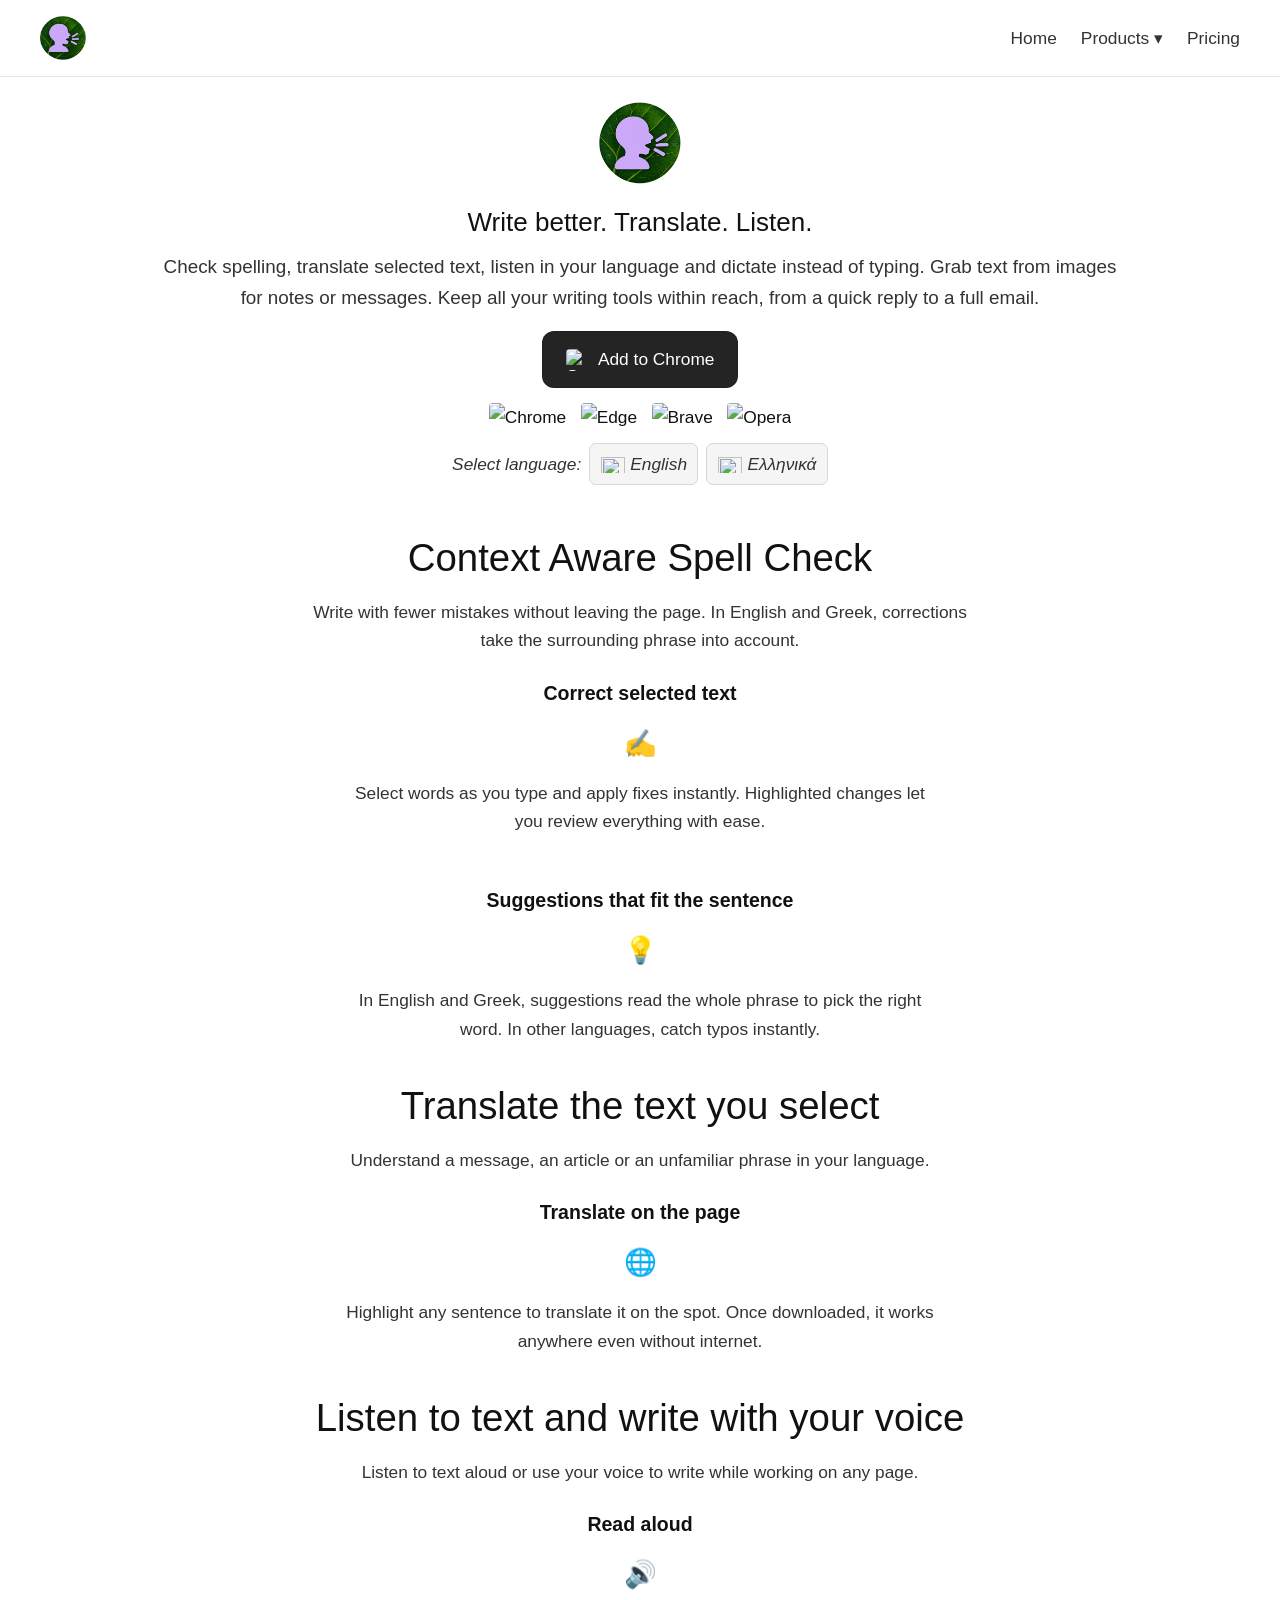
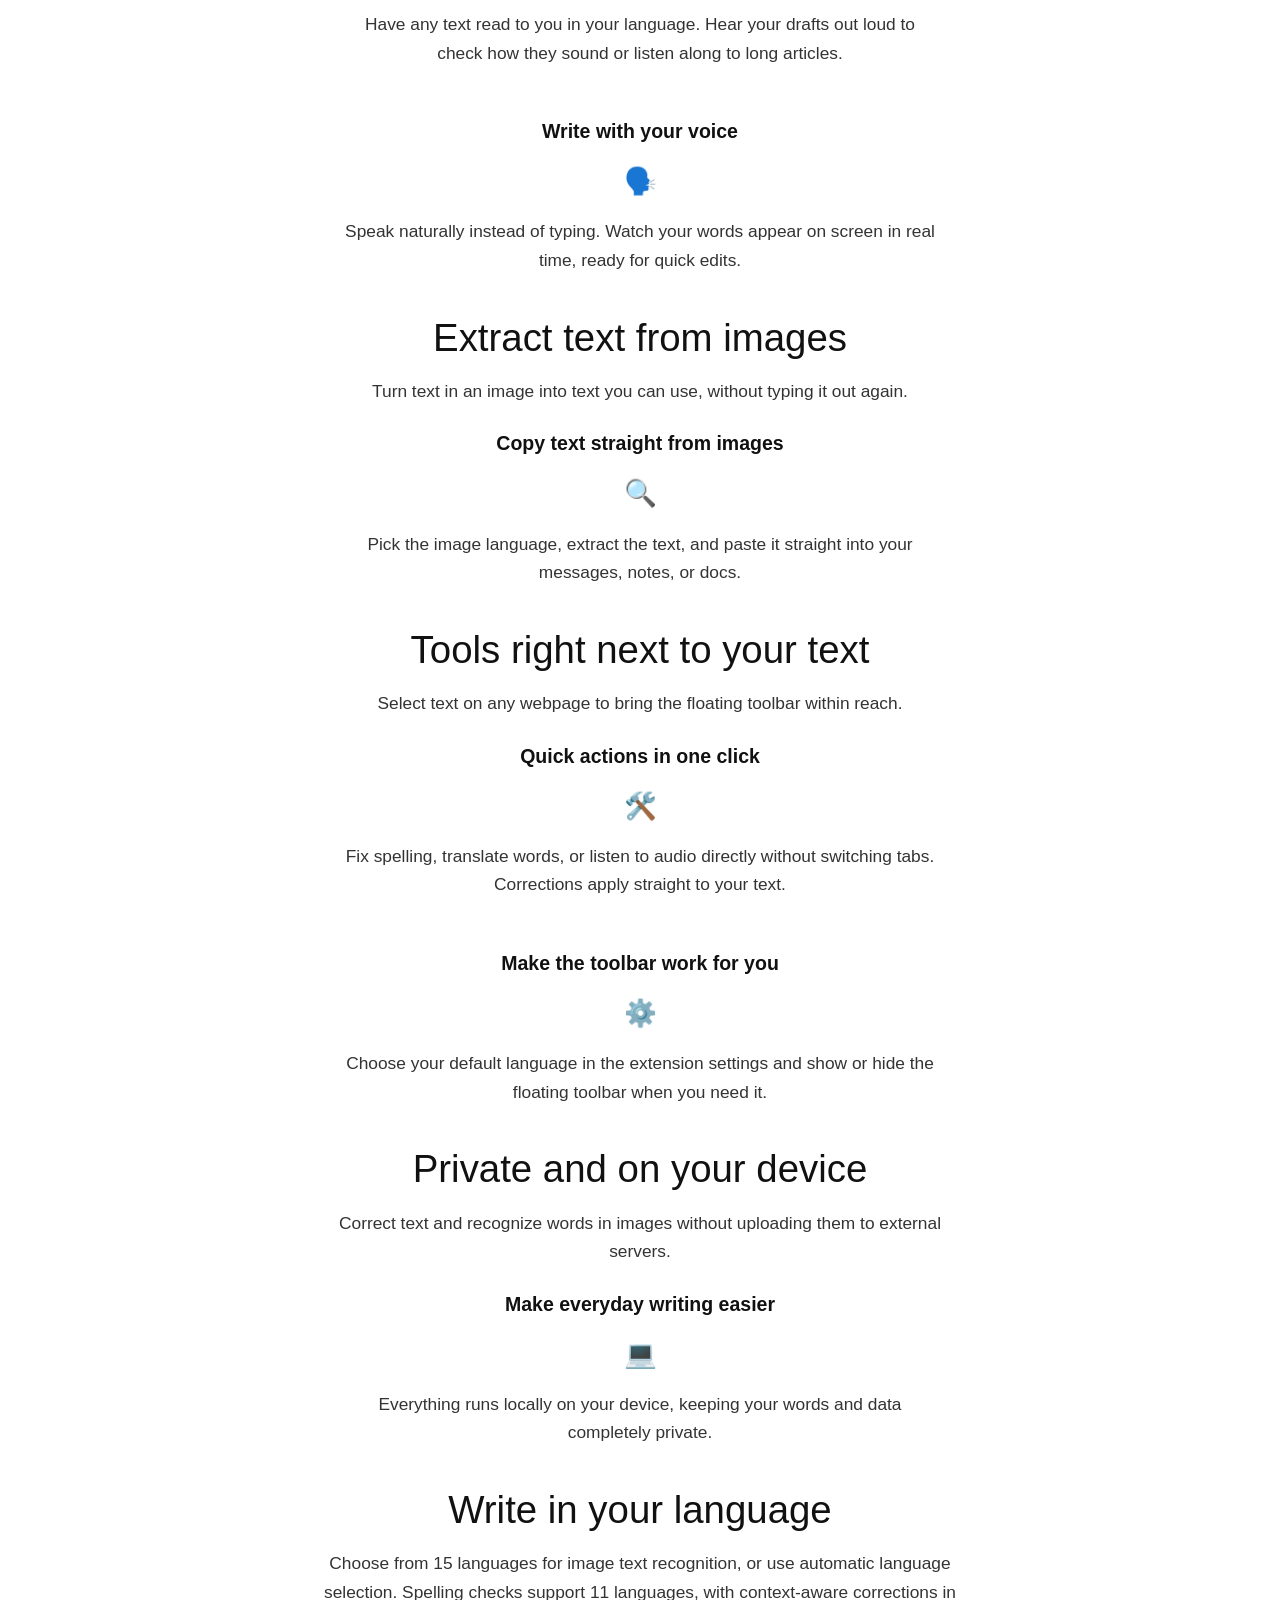
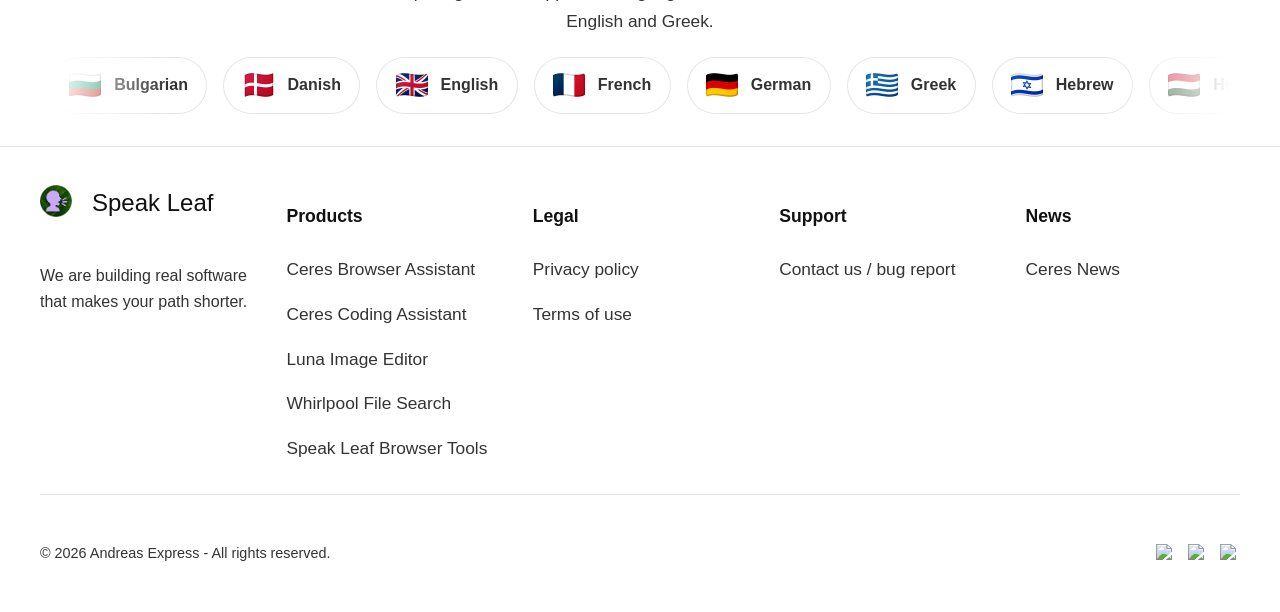
==== index.html @ 1c373c96 "Update product links and rename Speak Leaf features for consistency" ====
<!DOCTYPE html>
<html lang="en">
<head>
<meta charset="UTF-8">
<meta name="viewport" content="width=device-width, initial-scale=1">
<title>Offline Grammar Checker &amp; Translation / Speak Leaf</title>
<meta name="description" content="Improve your writing, understand other languages and turn speech or images into text.">
<link rel="icon" href="favicon-7.png" type="image/png">
<link rel="apple-touch-icon" href="favicon-7.png">
<link rel="canonical" href="https://libandreas.github.io/speak-leaf/index.html">
<link rel="alternate" hreflang="en" href="https://libandreas.github.io/speak-leaf/index.html">
<link rel="alternate" hreflang="el" href="https://libandreas.github.io/speak-leaf/index-el.html">
<link rel="stylesheet" href="web/styles.css">
<link rel="stylesheet" href="web/page.css">
<script src="web/header.js" defer></script>
<script src="web/page.js" defer></script>
<meta property="og:image" content="https://libandreas.github.io/speak-leaf/social-preview.jpg">
</head>
<body class="product-theme-page spell-page">
<nav class="top-nav">
	<div class="nav-content">
		<div class="nav-left">
			<a href="https://ceres-assistant.com/" class="nav-logo">
				<img src="favicon-7.png" alt="Speak Leaf" title="Speak Leaf" class="hero-logo-small">
			</a>
		</div>

		<div class="nav-right">
			<a href="https://ceres-assistant.com/" class="nav-link">Home</a>
			<a href="#products" class="nav-link dropdown-trigger" aria-haspopup="true" aria-expanded="false">Products &#9662;</a>
			<div class="dropdown-menu">
<a href="https://ceres-assistant.com/ceres-browser/"><strong>Ceres Browser Assistant</strong></a>
<a href="https://ceres-assistant.com/ceres-ide/"><strong>Ceres Coding Assistant</strong></a>
<a href="https://libandreas.github.io/luna-crop/"><strong>Luna Image Editor</strong></a>
<a href="https://libandreas.github.io/whirlpool/"><strong>Whirlpool File Search</strong></a>
<a href="./"><strong>Speak Leaf Browser Tools</strong></a>
</div>
			<a target="_blank" rel="noopener noreferrer" href="https://andreaspa.gumroad.com/l/speak-leaf" class="nav-link">Pricing</a>



		</div>
	</div>
</nav>
<main class="product-page">
<div class="product-shell">
<section class="product-intro-simple">
<div class="product-intro-simple-logo"><img src="favicon-7.png" alt="Speak Leaf"></div>
<h1 class="product-intro-simple-title">Write better. Translate. Listen.</h1>
<p class="product-intro-simple-description">Check spelling, translate selected text, listen in your language and dictate instead of typing. Grab text from images for notes or messages. Keep all your writing tools within reach, from a quick reply to a full email.</p>
<div class="product-intro-simple-actions"><div class="product-install-options"><div class="product-install-option">
<button type="button" class="pricing-cta" disabled><img src="https://www.google.com/chrome/static/images/chrome-logo-m100.svg" alt="Google Chrome"> Add to Chrome</button>
<span class="download-with-icons product-intro-simple-platforms"><span class="download-icons"><span title="Chrome"><img src="https://www.google.com/chrome/static/images/chrome-logo-m100.svg" alt="Chrome" width="26" height="26"></span><span title="Edge"><img src="https://img.icons8.com/color/48/ms-edge-new.png" alt="Edge" width="26" height="26"></span><span title="Brave"><img src="https://cdn.simpleicons.org/brave/FB542B" alt="Brave" width="26" height="26"></span><span title="Opera"><img src="https://cdn.simpleicons.org/opera/FF1B2D" alt="Opera" width="26" height="26"></span></span></span>
</div></div></div>
<p class="spell-language">Select language: <a href="index.html" lang="en" hreflang="en" aria-current="page"><img src="https://flagcdn.com/24x18/gb.png" alt="" width="24" height="18"> English</a> <a href="index-el.html" lang="el" hreflang="el"><img src="https://flagcdn.com/24x18/gr.png" alt="" width="24" height="18"> Ελληνικά</a></p>
</section>
<section class="product-section product-audience-section" aria-labelledby="feature-1">
<div class="product-audience-intro">
<h2 class="product-section-title" id="feature-1">Context Aware Spell Check</h2>
<p>Write with fewer mistakes without leaving the page. In English and Greek, corrections take the surrounding phrase into account.</p>
</div>
<div class="product-audience-grid product-audience-grid-single">
<article class="product-audience-item">
<h3>Correct selected text</h3>
<div class="product-audience-icon" aria-hidden="true">✍️</div>
<p>Select words as you type and apply fixes instantly. Highlighted changes let you review everything with ease.</p>
</article>
<article class="product-audience-item">
<h3>Suggestions that fit the sentence</h3>
<div class="product-audience-icon" aria-hidden="true">💡</div>
<p>In English and Greek, suggestions read the whole phrase to pick the right word. In other languages, catch typos instantly.</p>
</article>
</div>
</section>
<section class="product-section product-audience-section" aria-labelledby="feature-2">
<div class="product-audience-intro">
<h2 class="product-section-title" id="feature-2">Translate the text you select</h2>
<p>Understand a message, an article or an unfamiliar phrase in your language.</p>
</div>
<div class="product-audience-grid product-audience-grid-single">
<article class="product-audience-item">
<h3>Translate on the page</h3>
<div class="product-audience-icon" aria-hidden="true">🌐</div>
<p>Highlight any sentence to translate it on the spot. Once downloaded, it works anywhere even without internet.</p>
</article>
</div>
</section>
<section class="product-section product-audience-section" aria-labelledby="feature-3">
<div class="product-audience-intro">
<h2 class="product-section-title" id="feature-3">Listen to text and write with your voice</h2>
<p>Listen to text aloud or use your voice to write while working on any page.</p>
</div>
<div class="product-audience-grid product-audience-grid-single">
<article class="product-audience-item">
<h3>Read aloud</h3>
<div class="product-audience-icon" aria-hidden="true">🔊</div>
<p>Have any text read to you in your language. Hear your drafts out loud to check how they sound or listen along to long articles.</p>
</article>
<article class="product-audience-item">
<h3>Write with your voice</h3>
<div class="product-audience-icon" aria-hidden="true">🗣️</div>
<p>Speak naturally instead of typing. Watch your words appear on screen in real time, ready for quick edits.</p>
</article>
</div>
</section>
<section class="product-section product-audience-section" aria-labelledby="feature-4">
<div class="product-audience-intro">
<h2 class="product-section-title" id="feature-4">Extract text from images</h2>
<p>Turn text in an image into text you can use, without typing it out again.</p>
</div>
<div class="product-audience-grid product-audience-grid-single">
<article class="product-audience-item">
<h3>Copy text straight from images</h3>
<div class="product-audience-icon" aria-hidden="true">🔍</div>
<p>Pick the image language, extract the text, and paste it straight into your messages, notes, or docs.</p>
</article>
</div>
</section>
<section class="product-section product-audience-section" aria-labelledby="feature-5">
<div class="product-audience-intro">
<h2 class="product-section-title" id="feature-5">Tools right next to your text</h2>
<p>Select text on any webpage to bring the floating toolbar within reach.</p>
</div>
<div class="product-audience-grid product-audience-grid-single">
<article class="product-audience-item">
<h3>Quick actions in one click</h3>
<div class="product-audience-icon" aria-hidden="true">🛠️</div>
<p>Fix spelling, translate words, or listen to audio directly without switching tabs. Corrections apply straight to your text.</p>
</article>
<article class="product-audience-item">
<h3>Make the toolbar work for you</h3>
<div class="product-audience-icon" aria-hidden="true">⚙️</div>
<p>Choose your default language in the extension settings and show or hide the floating toolbar when you need it.</p>
</article>
</div>
</section>
<section class="product-section product-audience-section" aria-labelledby="feature-6">
<div class="product-audience-intro">
<h2 class="product-section-title" id="feature-6">Private and on your device</h2>
<p>Correct text and recognize words in images without uploading them to external servers.</p>
</div>
<div class="product-audience-grid product-audience-grid-single">
<article class="product-audience-item">
<h3>Make everyday writing easier</h3>
<div class="product-audience-icon" aria-hidden="true">💻</div>
<p>Everything runs locally on your device, keeping your words and data completely private.</p>
</article>
</div>
</section>
<section class="product-section product-audience-section leafpad-languages" aria-labelledby="supported-languages">
<div class="product-audience-intro">
<h2 class="product-section-title" id="supported-languages">Write in your language</h2>
<p>Choose from 15 languages for image text recognition, or use automatic language selection. Spelling checks support 11 languages, with context-aware corrections in English and Greek.</p>
</div>
<div class="home-models-marquee" id="language-slider" tabindex="0" role="region" aria-label="Text recognition languages">
<div class="home-models-track">
<div class="language-group"><div class="home-model-pill"><img src="web/flags/bg.png" alt="" width="32" height="24"><span>Bulgarian</span></div>
<div class="home-model-pill"><img src="web/flags/dk.png" alt="" width="32" height="24"><span>Danish</span></div>
<div class="home-model-pill"><img src="web/flags/gb.png" alt="" width="32" height="24"><span>English</span></div>
<div class="home-model-pill"><img src="web/flags/fr.png" alt="" width="32" height="24"><span>French</span></div>
<div class="home-model-pill"><img src="web/flags/de.png" alt="" width="32" height="24"><span>German</span></div>
<div class="home-model-pill"><img src="web/flags/gr.png" alt="" width="32" height="24"><span>Greek</span></div>
<div class="home-model-pill"><img src="web/flags/il.png" alt="" width="32" height="24"><span>Hebrew</span></div>
<div class="home-model-pill"><img src="web/flags/hu.png" alt="" width="32" height="24"><span>Hungarian</span></div>
<div class="home-model-pill"><img src="web/flags/id.png" alt="" width="32" height="24"><span>Indonesian</span></div>
<div class="home-model-pill"><img src="web/flags/jp.png" alt="" width="32" height="24"><span>Japanese</span></div>
<div class="home-model-pill"><img src="web/flags/br.png" alt="" width="32" height="24"><span>Portuguese (Brazil)</span></div>
<div class="home-model-pill"><img src="web/flags/ro.png" alt="" width="32" height="24"><span>Romanian</span></div>
<div class="home-model-pill"><img src="web/flags/cn.png" alt="" width="32" height="24"><span>Simplified Chinese</span></div>
<div class="home-model-pill"><img src="web/flags/es.png" alt="" width="32" height="24"><span>Spanish (Spain)</span></div>
<div class="home-model-pill"><img src="web/flags/tr.png" alt="" width="32" height="24"><span>Turkish</span></div></div>
<div class="language-group" aria-hidden="true"><div class="home-model-pill"><img src="web/flags/bg.png" alt="" width="32" height="24"><span>Bulgarian</span></div>
<div class="home-model-pill"><img src="web/flags/dk.png" alt="" width="32" height="24"><span>Danish</span></div>
<div class="home-model-pill"><img src="web/flags/gb.png" alt="" width="32" height="24"><span>English</span></div>
<div class="home-model-pill"><img src="web/flags/fr.png" alt="" width="32" height="24"><span>French</span></div>
<div class="home-model-pill"><img src="web/flags/de.png" alt="" width="32" height="24"><span>German</span></div>
<div class="home-model-pill"><img src="web/flags/gr.png" alt="" width="32" height="24"><span>Greek</span></div>
<div class="home-model-pill"><img src="web/flags/il.png" alt="" width="32" height="24"><span>Hebrew</span></div>
<div class="home-model-pill"><img src="web/flags/hu.png" alt="" width="32" height="24"><span>Hungarian</span></div>
<div class="home-model-pill"><img src="web/flags/id.png" alt="" width="32" height="24"><span>Indonesian</span></div>
<div class="home-model-pill"><img src="web/flags/jp.png" alt="" width="32" height="24"><span>Japanese</span></div>
<div class="home-model-pill"><img src="web/flags/br.png" alt="" width="32" height="24"><span>Portuguese (Brazil)</span></div>
<div class="home-model-pill"><img src="web/flags/ro.png" alt="" width="32" height="24"><span>Romanian</span></div>
<div class="home-model-pill"><img src="web/flags/cn.png" alt="" width="32" height="24"><span>Simplified Chinese</span></div>
<div class="home-model-pill"><img src="web/flags/es.png" alt="" width="32" height="24"><span>Spanish (Spain)</span></div>
<div class="home-model-pill"><img src="web/flags/tr.png" alt="" width="32" height="24"><span>Turkish</span></div></div>
</div>
</div>
</section>
</div>
</main>
<footer>

    <div class="footer-content">
        <div class="footer-section">
            <div class="footer-logo">
                <span class="star-emoji"><img style="width:32px;top:6px;position:relative;" src="favicon-7.png" alt="Speak Leaf"></span>&nbsp;&nbsp;&nbsp;Speak Leaf            </div>
            <p class="footer-tagline">We are building real software that makes your path shorter.</p>
        </div>

        <div class="footer-section">
            <h4>Products</h4>
<a href="https://ceres-assistant.com/ceres-browser/">Ceres Browser Assistant</a>
<a href="https://ceres-assistant.com/ceres-ide/">Ceres Coding Assistant</a>
<a href="https://libandreas.github.io/luna-crop/">Luna Image Editor</a>
<a href="https://libandreas.github.io/whirlpool/">Whirlpool File Search</a>
<a href="./">Speak Leaf Browser Tools</a>
</div>

        <div class="footer-section">
            <h4>Legal</h4>
            <a href="web/privacy-policy.html">Privacy policy</a>
            <a target="_blank" href="LICENSE.html">Terms of use</a>
        </div>

        <div class="footer-section">
            <h4>Support</h4>

            <a href="https://ceres-assistant.com/web/contact.php">Contact us / bug report</a>
        </div>

        <div class="footer-section">
            <h4>News</h4>
            <a href="https://ceres-assistant.com/posts/">Ceres News</a>
        </div>
    </div>
    <div class="footer-bottom">
        <p>&copy; 2026 Andreas Express - All rights reserved.</p>
        <div class="social-links" style="display:flex;align-items:center;gap:0.75rem;">
            <span title="YouTube"><img src="https://www.google.com/s2/favicons?domain=youtube.com&sz=64" alt="YouTube" style="width:20px;height:20px;display:block;"></span>
            <a href="https://www.linkedin.com/in/andreas-voukelatos-678758120/" target="_blank" rel="noopener noreferrer" title="LinkedIn"><img src="https://www.google.com/s2/favicons?domain=linkedin.com&sz=64" alt="LinkedIn" style="width:20px;height:20px;display:block;"></a>
            <a href="https://github.com/libandreas" target="_blank" rel="noopener noreferrer" title="GitHub"><img src="https://www.google.com/s2/favicons?domain=github.com&sz=64" alt="GitHub" style="width:20px;height:20px;display:block;"></a>
        </div>
    </div>
</footer>
</body>
</html>
---- web/styles.css ----
html{scrollbar-width: thin; scrollbar-color: rgba(100, 100, 100, 0.6) transparent;}
:root{--primary-gradient: linear-gradient(135deg, rgba(0, 0, 0, 0.86) 0%, rgba(0, 0, 0, 0.94) 100%); --secondary-gradient: linear-gradient(135deg, rgba(0, 0, 0, 0.06) 0%, rgba(0, 0, 0, 0.1) 100%); --background-dark: #ffffff; --card-bg: #ffffff; --card-text: #111111; --text-primary: #111111; --text-secondary: #333333; --text-muted: #666666; --border-soft: rgba(0, 0, 0, 0.1); --button-bg: rgba(0, 0, 0, 0.86); --button-bg-hover: rgba(0, 0, 0, 0.94); --button-text: #ffffff; --accent: #123c7c; --accent-hover: #0b56b3; --accent-soft: rgba(18, 60, 124, 0.08); --accent-border: rgba(18, 60, 124, 0.22); --glow-color: rgba(18, 60, 124, 0.16);}
body{font-family: "Noto Sans", Arial, sans-serif; font-size: 13pt; line-height: 1.65; margin: 0px; overflow-x: hidden; color: var(--text-primary); min-height: 100vh; background-attachment: fixed; background-repeat: no-repeat; display: flex; flex-direction: column; background-size: auto;}
.top-nav{background: rgba(255, 255, 255, 0.92); position: fixed; width: 100%; z-index: 1000; border-bottom: 1px solid var(--border-soft);}
.nav-content{max-width: 1200px; margin: 0px auto; padding: 1rem; display: flex; justify-content: space-between; align-items: center;}
.nav-logo{font-size: 2rem; font-weight: normal; color: var(--text-primary); display: flex; align-items: center; gap: 0.5rem; border-radius: 100%; text-decoration: none !important;}
.nav-logo:hover{color: var(--accent);}
.nav-right{display: flex; gap: 1.5rem; align-items: center;}
.nav-link{font-weight: normal; color: var(--text-secondary); text-decoration: none; transition: 0.3s;}
.nav-link:hover{color: var(--accent);}
.dropdown-trigger{display: flex; align-items: center; gap: 0.5rem; cursor: pointer;}
.dropdown-trigger i{font-size: 0.8rem; transition: transform 0.3s;}
.dropdown-menu{position: absolute; top: 100%; border: 1px solid var(--border-soft); border-radius: 10px; padding: 0.5rem; min-width: 200px; opacity: 0; visibility: hidden; transform: translateY(-10px); transition: 0.3s; z-index: 1000; background: rgb(255, 255, 255); margin-top: 0.5rem;}
@media (hover: hover) {.dropdown-trigger:hover + .dropdown-menu, .dropdown-menu:hover{opacity: 1; visibility: visible; transform: translateY(0px);}
.dropdown-trigger:hover i{transform: rotate(180deg);}}
.dropdown-trigger.active + .dropdown-menu{opacity: 1 !important; visibility: visible !important; transform: translateY(0px) !important;}
.dropdown-trigger.active i{transform: rotate(180deg) !important;}
.dropdown-menu a{display: flex; gap: 0.5rem; padding: 0.75rem 1rem; transition: 0.3s; border-radius: 5px; font-weight: 700; line-height: 1.35; text-decoration: none !important;}
.dropdown-menu a{align-items: center; color: var(--text-secondary);}
.dropdown-menu a:hover{background: var(--accent-soft); color: var(--accent);}
main{flex: 1 1 0%; padding-top: 3rem;}
.hero-logo-small{display: inline-block; width: 46px; height: 44px;}
.home-closing-section{padding-top: 0px !important;}
.home-closing-section{padding-top: 1.1rem; padding-bottom: 1.1rem;}
.home-closing-panel{padding: 1.2rem 0px; text-align: center;}
.home-closing-panel h2{margin: 0px 0px 0.9rem; font-size: 3.25rem; font-weight: 400; line-height: 1.16;}
.home-closing-panel p{max-width: 900px; margin: 0px auto; font-size: 1.18rem; color: rgb(51, 51, 51); line-height: 1.65;}
.home-closing-actions{margin-top: 1.5rem; display: flex; justify-content: center; gap: 1rem; flex-wrap: wrap;}
@keyframes home-models-scroll {0% { transform: translateX(0px); }
100% { transform: translateX(-50%); }}
footer{background: rgb(255, 255, 255); border-top: 1px solid var(--border-soft); padding: 2rem; margin-top: 2rem;}
.footer-content{max-width: 1200px; margin: 0px auto; display: grid; grid-template-columns: repeat(auto-fit, minmax(200px, 1fr)); gap: 2rem;}
.footer-section{display: flex; flex-direction: column; gap: 1rem;}
.footer-section h4{color: var(--text-primary); font-size: 1.1rem; margin-bottom: 0.5rem;}
.footer-section a{color: var(--text-secondary); text-decoration: none; transition: 0.3s; font-size: 13pt;}
.footer-section a:hover{color: var(--accent); transform: translateX(5px);}
.footer-logo{font-size: 1.5rem; font-weight: normal; color: var(--text-primary); margin-bottom: 0.5rem;}
.footer-tagline{color: var(--text-secondary); font-size: 1rem;}
.footer-bottom{max-width: 1200px; margin: 2rem auto 0px; padding-top: 2rem; border-top: 1px solid var(--border-soft); display: flex; justify-content: space-between; align-items: center; color: var(--text-secondary); font-size: 0.9rem;}
.social-links{display: flex; gap: 1rem;}
.social-links a{color: var(--text-secondary); font-size: 1.2rem; transition: 0.3s;}
.social-links a:hover{color: var(--text-primary); transform: translateY(-2px);}
.pricing{padding: 1rem 1rem 0px; max-width: 1300px; margin: 0px auto;}
.pricing h1, .pricing h2{text-align: center; margin-bottom: 1rem; background-clip: text; color: transparent; font-weight: normal; line-height: normal;}
p{line-height: unset !important;}
.pricing h1{margin-top: 50px; font-size: 2.5rem;}
.pricing h2{font-size: 2rem;}
.pricing h3{text-align: center; font-size: 1.2rem; font-weight: normal; margin: 0.5rem 0px;}
.pricing > p{text-align: center; color: var(--text-secondary); margin-bottom: 1.5rem; font-size: 1rem;}
.pricing-cta{display: inline-flex; align-items: center; justify-content: center; gap: 0.65rem; min-width: 170px; text-align: center; padding: 1rem 1.4rem; font-size: 13pt; background: var(--button-bg); color: var(--button-text); text-decoration: none; border-radius: 12px; font-weight: normal; text-transform: none; border: 1px solid rgba(0, 0, 0, 0.14); transition: 0.3s; line-height: 1.35;}
.pricing-cta i{font-size: 1.25rem; line-height: 1;}
.pricing-cta img{width: 22px; height: 22px; object-fit: contain; border-radius: 4px; flex-shrink: 0;}
.download-with-icons{display: inline-flex; align-items: center; justify-content: center; gap: 0.65rem;}
.download-icons{display: inline-flex; align-items: center; gap: 0.45rem;}
.download-icons img{width: 18px; height: 18px; border-radius: 4px; object-fit: contain;}
.download-icons i{font-size: 1rem;}
.pricing-cta:hover{transform: translateY(-2px); background: var(--button-bg-hover); color: var(--button-text);}
a{color: var(--accent);}
@keyframes shine {0% { left: -50%; }
100% { left: 100%; }}
@keyframes pulse {0%, 100% { opacity: 0.7; transform: scale(1); }
50% { opacity: 1; transform: scale(1.1); }}
@keyframes container-glow {0% { }
100% { }}
.product-theme-page{background: rgb(255, 255, 255); color: rgb(17, 17, 17);}
.product-theme-page p, .product-theme-page li{color: rgb(51, 51, 51);}
.product-shell{width: min(1180px, 100% - 32px); min-width: 0px; margin: 0px auto;}
.product-intro-simple{padding: 54px 0px 10px; text-align: center;}
.product-intro-simple-logo{margin-bottom: 14px;}
.product-intro-simple-logo img{width: 82px; height: 82px; object-fit: contain;}
.product-intro-simple-title{margin: 0px 0px 14px; font-weight: 400; line-height: 1.16;}
.product-intro-simple-description{max-width: 980px; margin: 0px auto; font-size: 1.18rem; font-weight: 400; line-height: 1.62;}
.product-intro-simple-actions{display: grid; justify-items: center; gap: 0.9rem; margin-top: 18px;}
.product-install-options{display: flex; align-items: flex-start; justify-content: center; gap: 1rem;}
.product-install-option{display: grid; justify-items: center; gap: 0.9rem;}
.product-install-note{color: var(--text-muted); font-size: 0.78rem; line-height: 1.35; text-align: center;}
.product-intro-simple-platforms{padding: 0px; border: 0px; background: transparent;}
.product-intro-simple-platforms .download-icons{display: flex; align-items: center; justify-content: center; gap: 0.9rem;}
.product-intro-simple-platforms .download-icons img{width: 26px; height: 26px;}
.product-intro-simple-platforms .download-icons i{font-size: 1.45rem;}
.home-closing-panel .product-intro-simple-platforms{display: block; margin-top: 10px;}
.product-shot{text-align: center;}
.product-shot img{width: auto; max-width: min(100%, 700px); height: auto; max-height: calc(100dvh - 128px); border-radius: 18px;}
.product-section{margin-top: 40px;}
.product-section-title{margin: 0px 0px 12px; font-size: clamp(1.85rem, 3vw, 2.8rem); font-weight: 400; line-height: 1.18; text-align: center; text-wrap: balance;}
.product-capability-shell{display: grid; grid-template-columns: 1fr; gap: 18px; margin-top: -20px; padding-top: 40px; border-top: 1px dashed silver;}
.product-capability-intro{padding: 8px 6px 0px; text-align: center;}
.product-capability-intro p{max-width: 72ch; margin: 0px auto; font-size: 13pt; line-height: 1.62;}
.product-capability-grid{display: grid; grid-template-columns: repeat(auto-fit, minmax(220px, 1fr)); gap: 18px;}
.product-capability-card{padding: 22px 22px 20px; border: 1px solid var(--border-soft); border-radius: 24px; background: rgb(255, 255, 255); text-align: center;}
.product-capability-card h3{margin: 0px 0px 10px; font-size: 1.12rem; font-weight: 400;}
.product-capability-card p{font-size: 0.98rem; line-height: 1.58;}
.product-audience-section{min-width: 0px; padding-top: 0px; text-align: center;}
.product-audience-intro{min-width: 0px; margin-bottom: 1.35rem;}
.product-audience-intro p{max-width: 68ch; margin-right: auto; margin-left: auto; overflow-wrap: anywhere;}
.product-audience-grid{display: grid; grid-template-columns: repeat(2, minmax(0px, 1fr)); gap: clamp(1.4rem, 4vw, 3rem);}
.product-audience-grid.product-audience-grid-single{grid-template-columns: 1fr; max-width: 600px; margin: 0px auto;}
.product-audience-item h3{margin: 0px; font-size: 1.22rem; font-weight: 700;}
.product-audience-icon{display: flex; align-items: center; justify-content: center; margin: 0.8rem 0px 0.85rem; color: var(--accent); font-size: 1.65rem;}
.product-audience-item p{margin: 0px; font-size: 13pt; line-height: 1.62; overflow-wrap: anywhere;}
@media (max-width: 768px) {.footer-content{grid-template-columns: 1fr;}
.footer-bottom{flex-direction: column; text-align: center; gap: 1rem;}
.top-nav{display: block; position: relative; margin-top: 22px;}
main{padding-top: 0px;}
.nav-content{flex-direction: column; gap: 1rem; padding: 0.35rem 1rem 1rem;}
.nav-right{flex-wrap: wrap; justify-content: center;}
.product-intro-simple-platforms{display: flex; width: 100%; min-width: 0px; justify-content: center;}
.product-intro-simple-platforms .download-icons{width: 100%; min-width: 0px; flex-wrap: wrap; justify-content: center;}
.pricing{padding: 2rem 1rem;}
.pricing h2{font-size: 2rem;}
h3{font-size: 1.4rem; overflow-wrap: break-word;}
.product-page .product-capability-card{padding: 26px;}
.product-page .product-audience-grid{grid-template-columns: 1fr; gap: 1.15rem;}
.product-page .product-shell{width: min(100% - 18px, 1180px);}
.product-page .product-intro-simple{padding: 18px 0px 6px;}
.product-page .product-intro-simple-logo img{width: 72px; height: 72px;}
.product-page .product-intro-simple-title{margin-bottom: 10px; font-size: 1.95rem;}
.product-page .product-intro-simple-description{max-width: 34rem; font-size: 1.05rem;}
.product-page .product-intro-simple-actions{margin-top: 14px;}
.product-page .product-install-options{flex-direction: column; align-items: center; gap: 1.5rem;}
.product-page .product-audience-intro{width: 100%;}}
@keyframes bounce {0%, 20%, 50%, 80%, 100% { transform: translateY(0px); }
40% { transform: translateY(-12px); }
60% { transform: translateY(-6px); }}
---- web/page.css ----
.spell-page{min-height:100vh;display:flex;flex-direction:column}.spell-page .product-page{flex:1}.spell-language{margin:0.75rem 0 0;color:#777777;font-style:italic;display:flex;align-items:center;justify-content:center;gap:0.5rem;flex-wrap:wrap}.spell-language a{display:inline-flex;align-items:center;gap:0.35rem;padding:0.35rem 0.65rem;color:inherit;text-decoration:none;background:#f5f5f5;border:1px solid #d7d7d7;border-radius:7px}

/* Language marquee adapted from Whirlpool. */
.leafpad-languages .home-models-marquee{position: relative; overflow: hidden; mask-image: linear-gradient(to right, transparent, black 10%, black 90%, transparent);}
.leafpad-languages .home-models-track{display: flex; align-items: center; gap: 1rem; width: max-content; animation: 34s linear 0s infinite normal none running home-models-scroll;}
.leafpad-languages .home-model-pill{display: inline-flex; align-items: center; gap: 0.8rem; padding: 0.9rem 1.15rem; border-radius: 999px; background: rgb(255, 255, 255); border: 1px solid var(--border-soft); white-space: nowrap;}
.leafpad-languages .home-model-pill img{width: 28px; height: 28px; border-radius: 50%; flex: 0 0 auto;}
.leafpad-languages .home-model-pill span{font-size: 1rem; font-weight: 700; color: rgb(51, 51, 51);}
@keyframes home-models-scroll {0% { transform: translateX(0px); }
100% { transform: translateX(-50%); }}

.leafpad-languages .home-models-track{gap:0;animation-duration:40s}
.leafpad-languages .language-group{display:flex;align-items:center;gap:1rem;padding-right:1rem;flex-shrink:0}
.leafpad-languages .home-model-pill img{width:32px;height:24px;object-fit:contain;border-radius:3px}
.leafpad-languages .home-models-marquee:focus-visible{outline:2px solid var(--accent);outline-offset:3px}
@media(prefers-reduced-motion:reduce){.leafpad-languages .home-models-marquee{overflow-x:auto;mask-image:none}.leafpad-languages .home-models-track{animation:none}.leafpad-languages .language-group[aria-hidden]{display:none}}

/* Installation layout shared with Luna. */
.product-install-options{display: flex; align-items: flex-start; justify-content: center; gap: 1rem;}
.product-install-option{display: grid; justify-items: center; gap: 0.9rem;}
.product-intro-simple-platforms{padding: 0px; border: 0px; background: transparent;}
.product-intro-simple-platforms .download-icons{display: flex; align-items: center; justify-content: center; gap: 0.9rem;}
.product-intro-simple-platforms .download-icons img{width: 26px; height: 26px;}
.product-intro-simple-platforms .download-icons i{font-size: 1.45rem;}
.product-intro-simple-platforms{display: flex; width: 100%; min-width: 0px; justify-content: center;}
.product-intro-simple-platforms .download-icons{width: 100%; min-width: 0px; flex-wrap: wrap; justify-content: center;}
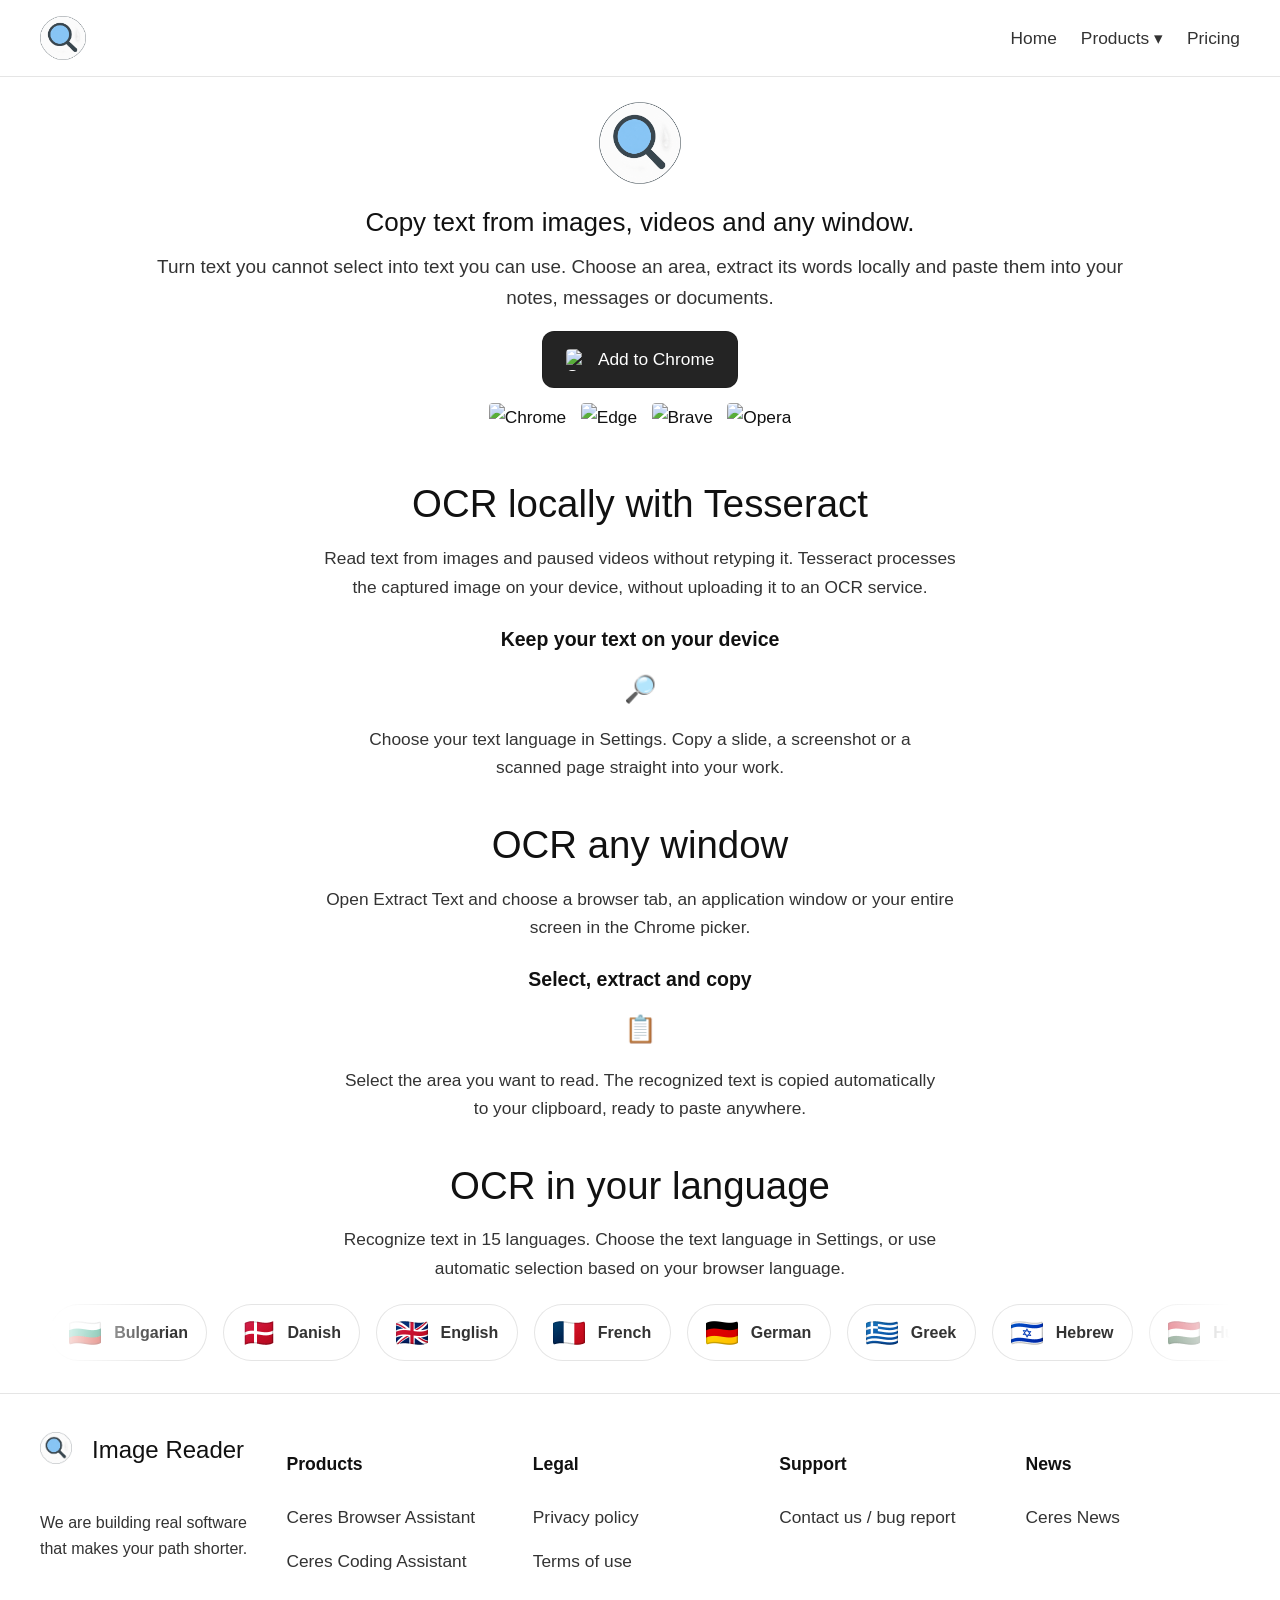
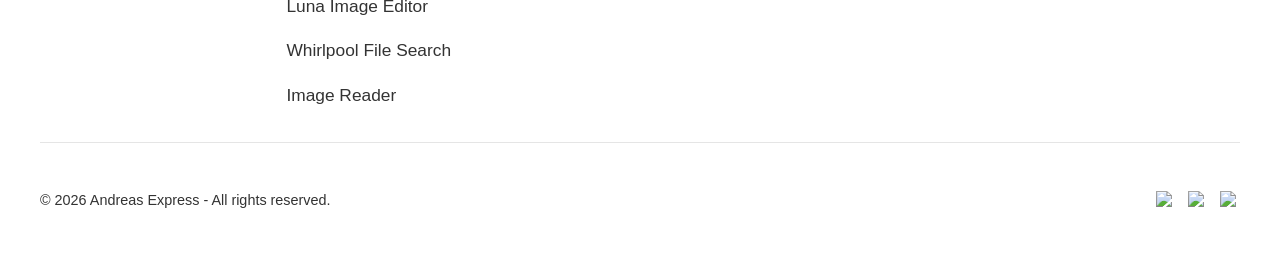
==== commit e695d1dd: "Rebrand Image Reader site around local OCR and update privacy policy" ====
--- a/index.html
+++ b/index.html
@@ -3,25 +3,23 @@
 <head>
 <meta charset="UTF-8">
 <meta name="viewport" content="width=device-width, initial-scale=1">
-<title>Offline Grammar Checker &amp; Translation / Speak Leaf</title>
-<meta name="description" content="Improve your writing, understand other languages and turn speech or images into text.">
+<title>Image &amp; Video Reader / Local OCR</title>
+<meta name="description" content="Copy text from images, videos, and desktop windows with local OCR powered by Tesseract.">
 <link rel="icon" href="favicon-7.png" type="image/png">
 <link rel="apple-touch-icon" href="favicon-7.png">
-<link rel="canonical" href="https://libandreas.github.io/speak-leaf/index.html">
-<link rel="alternate" hreflang="en" href="https://libandreas.github.io/speak-leaf/index.html">
-<link rel="alternate" hreflang="el" href="https://libandreas.github.io/speak-leaf/index-el.html">
+<link rel="canonical" href="https://libandreas.github.io/image-reader-ocr/index.html">
 <link rel="stylesheet" href="web/styles.css">
 <link rel="stylesheet" href="web/page.css">
 <script src="web/header.js" defer></script>
 <script src="web/page.js" defer></script>
-<meta property="og:image" content="https://libandreas.github.io/speak-leaf/social-preview.jpg">
+<meta property="og:image" content="https://libandreas.github.io/image-reader-ocr/screenshots/2026-11-19_ocr-any-window-from-your-desktop.png">
 </head>
 <body class="product-theme-page spell-page">
 <nav class="top-nav">
 	<div class="nav-content">
 		<div class="nav-left">
 			<a href="https://ceres-assistant.com/" class="nav-logo">
-				<img src="favicon-7.png" alt="Speak Leaf" title="Speak Leaf" class="hero-logo-small">
+				<img src="favicon-7.png" alt="Image Reader" title="Image Reader" class="hero-logo-small">
 			</a>
 		</div>
 
@@ -33,9 +31,9 @@
 <a href="https://ceres-assistant.com/ceres-ide/"><strong>Ceres Coding Assistant</strong></a>
 <a href="https://libandreas.github.io/luna-crop/"><strong>Luna Image Editor</strong></a>
 <a href="https://libandreas.github.io/whirlpool/"><strong>Whirlpool File Search</strong></a>
-<a href="./"><strong>Speak Leaf Browser Tools</strong></a>
+<a href="./"><strong>Image Reader</strong></a>
 </div>
-			<a target="_blank" rel="noopener noreferrer" href="https://andreaspa.gumroad.com/l/speak-leaf" class="nav-link">Pricing</a>
+			<a target="_blank" rel="noopener noreferrer" href="https://andreaspa.gumroad.com/l/ocr-image-reader/" class="nav-link">Pricing</a>
 
 
 
@@ -45,116 +43,49 @@
 <main class="product-page">
 <div class="product-shell">
 <section class="product-intro-simple">
-<div class="product-intro-simple-logo"><img src="favicon-7.png" alt="Speak Leaf"></div>
-<h1 class="product-intro-simple-title">Write better. Translate. Listen.</h1>
-<p class="product-intro-simple-description">Check spelling, translate selected text, listen in your language and dictate instead of typing. Grab text from images for notes or messages. Keep all your writing tools within reach, from a quick reply to a full email.</p>
+<div class="product-intro-simple-logo"><img src="favicon-7.png" alt="Image &amp; Video Reader / Local OCR"></div>
+<h1 class="product-intro-simple-title">Copy text from images, videos and any window.</h1>
+<p class="product-intro-simple-description">Turn text you cannot select into text you can use. Choose an area, extract its words locally and paste them into your notes, messages or documents.</p>
 <div class="product-intro-simple-actions"><div class="product-install-options"><div class="product-install-option">
 <button type="button" class="pricing-cta" disabled><img src="https://www.google.com/chrome/static/images/chrome-logo-m100.svg" alt="Google Chrome"> Add to Chrome</button>
 <span class="download-with-icons product-intro-simple-platforms"><span class="download-icons"><span title="Chrome"><img src="https://www.google.com/chrome/static/images/chrome-logo-m100.svg" alt="Chrome" width="26" height="26"></span><span title="Edge"><img src="https://img.icons8.com/color/48/ms-edge-new.png" alt="Edge" width="26" height="26"></span><span title="Brave"><img src="https://cdn.simpleicons.org/brave/FB542B" alt="Brave" width="26" height="26"></span><span title="Opera"><img src="https://cdn.simpleicons.org/opera/FF1B2D" alt="Opera" width="26" height="26"></span></span></span>
 </div></div></div>
-<p class="spell-language">Select language: <a href="index.html" lang="en" hreflang="en" aria-current="page"><img src="https://flagcdn.com/24x18/gb.png" alt="" width="24" height="18"> English</a> <a href="index-el.html" lang="el" hreflang="el"><img src="https://flagcdn.com/24x18/gr.png" alt="" width="24" height="18"> Ελληνικά</a></p>
 </section>
-<section class="product-section product-audience-section" aria-labelledby="feature-1">
+<section class="product-section product-audience-section" aria-labelledby="local-ocr">
 <div class="product-audience-intro">
-<h2 class="product-section-title" id="feature-1">Context Aware Spell Check</h2>
-<p>Write with fewer mistakes without leaving the page. In English and Greek, corrections take the surrounding phrase into account.</p>
+<h2 class="product-section-title" id="local-ocr">OCR locally with Tesseract</h2>
+<p>Read text from images and paused videos without retyping it. Tesseract processes the captured image on your device, without uploading it to an OCR service.</p>
 </div>
 <div class="product-audience-grid product-audience-grid-single">
 <article class="product-audience-item">
-<h3>Correct selected text</h3>
-<div class="product-audience-icon" aria-hidden="true">✍️</div>
-<p>Select words as you type and apply fixes instantly. Highlighted changes let you review everything with ease.</p>
-</article>
-<article class="product-audience-item">
-<h3>Suggestions that fit the sentence</h3>
-<div class="product-audience-icon" aria-hidden="true">💡</div>
-<p>In English and Greek, suggestions read the whole phrase to pick the right word. In other languages, catch typos instantly.</p>
+<h3>Keep your text on your device</h3>
+<div class="product-audience-icon" aria-hidden="true">🔎</div>
+<p>Choose your text language in Settings. Copy a slide, a screenshot or a scanned page straight into your work.</p>
 </article>
 </div>
 </section>
-<section class="product-section product-audience-section" aria-labelledby="feature-2">
+<section class="product-section product-audience-section" aria-labelledby="window-ocr">
 <div class="product-audience-intro">
-<h2 class="product-section-title" id="feature-2">Translate the text you select</h2>
-<p>Understand a message, an article or an unfamiliar phrase in your language.</p>
+<h2 class="product-section-title" id="window-ocr">OCR any window</h2>
+<p>Open Extract Text and choose a browser tab, an application window or your entire screen in the Chrome picker.</p>
 </div>
 <div class="product-audience-grid product-audience-grid-single">
 <article class="product-audience-item">
-<h3>Translate on the page</h3>
-<div class="product-audience-icon" aria-hidden="true">🌐</div>
-<p>Highlight any sentence to translate it on the spot. Once downloaded, it works anywhere even without internet.</p>
-</article>
-</div>
-</section>
-<section class="product-section product-audience-section" aria-labelledby="feature-3">
-<div class="product-audience-intro">
-<h2 class="product-section-title" id="feature-3">Listen to text and write with your voice</h2>
-<p>Listen to text aloud or use your voice to write while working on any page.</p>
-</div>
-<div class="product-audience-grid product-audience-grid-single">
-<article class="product-audience-item">
-<h3>Read aloud</h3>
-<div class="product-audience-icon" aria-hidden="true">🔊</div>
-<p>Have any text read to you in your language. Hear your drafts out loud to check how they sound or listen along to long articles.</p>
-</article>
-<article class="product-audience-item">
-<h3>Write with your voice</h3>
-<div class="product-audience-icon" aria-hidden="true">🗣️</div>
-<p>Speak naturally instead of typing. Watch your words appear on screen in real time, ready for quick edits.</p>
-</article>
-</div>
-</section>
-<section class="product-section product-audience-section" aria-labelledby="feature-4">
-<div class="product-audience-intro">
-<h2 class="product-section-title" id="feature-4">Extract text from images</h2>
-<p>Turn text in an image into text you can use, without typing it out again.</p>
-</div>
-<div class="product-audience-grid product-audience-grid-single">
-<article class="product-audience-item">
-<h3>Copy text straight from images</h3>
-<div class="product-audience-icon" aria-hidden="true">🔍</div>
-<p>Pick the image language, extract the text, and paste it straight into your messages, notes, or docs.</p>
-</article>
-</div>
-</section>
-<section class="product-section product-audience-section" aria-labelledby="feature-5">
-<div class="product-audience-intro">
-<h2 class="product-section-title" id="feature-5">Tools right next to your text</h2>
-<p>Select text on any webpage to bring the floating toolbar within reach.</p>
-</div>
-<div class="product-audience-grid product-audience-grid-single">
-<article class="product-audience-item">
-<h3>Quick actions in one click</h3>
-<div class="product-audience-icon" aria-hidden="true">🛠️</div>
-<p>Fix spelling, translate words, or listen to audio directly without switching tabs. Corrections apply straight to your text.</p>
-</article>
-<article class="product-audience-item">
-<h3>Make the toolbar work for you</h3>
-<div class="product-audience-icon" aria-hidden="true">⚙️</div>
-<p>Choose your default language in the extension settings and show or hide the floating toolbar when you need it.</p>
-</article>
-</div>
-</section>
-<section class="product-section product-audience-section" aria-labelledby="feature-6">
-<div class="product-audience-intro">
-<h2 class="product-section-title" id="feature-6">Private and on your device</h2>
-<p>Correct text and recognize words in images without uploading them to external servers.</p>
-</div>
-<div class="product-audience-grid product-audience-grid-single">
-<article class="product-audience-item">
-<h3>Make everyday writing easier</h3>
-<div class="product-audience-icon" aria-hidden="true">💻</div>
-<p>Everything runs locally on your device, keeping your words and data completely private.</p>
+<h3>Select, extract and copy</h3>
+<div class="product-audience-icon" aria-hidden="true">📋</div>
+<p>Select the area you want to read. The recognized text is copied automatically to your clipboard, ready to paste anywhere.</p>
 </article>
 </div>
 </section>
 <section class="product-section product-audience-section leafpad-languages" aria-labelledby="supported-languages">
 <div class="product-audience-intro">
-<h2 class="product-section-title" id="supported-languages">Write in your language</h2>
-<p>Choose from 15 languages for image text recognition, or use automatic language selection. Spelling checks support 11 languages, with context-aware corrections in English and Greek.</p>
+<h2 class="product-section-title" id="supported-languages">OCR in your language</h2>
+<p>Recognize text in 15 languages. Choose the text language in Settings, or use automatic selection based on your browser language.</p>
 </div>
 <div class="home-models-marquee" id="language-slider" tabindex="0" role="region" aria-label="Text recognition languages">
 <div class="home-models-track">
-<div class="language-group"><div class="home-model-pill"><img src="web/flags/bg.png" alt="" width="32" height="24"><span>Bulgarian</span></div>
+<div class="language-group">
+<div class="home-model-pill"><img src="web/flags/bg.png" alt="" width="32" height="24"><span>Bulgarian</span></div>
 <div class="home-model-pill"><img src="web/flags/dk.png" alt="" width="32" height="24"><span>Danish</span></div>
 <div class="home-model-pill"><img src="web/flags/gb.png" alt="" width="32" height="24"><span>English</span></div>
 <div class="home-model-pill"><img src="web/flags/fr.png" alt="" width="32" height="24"><span>French</span></div>
@@ -168,8 +99,10 @@
 <div class="home-model-pill"><img src="web/flags/ro.png" alt="" width="32" height="24"><span>Romanian</span></div>
 <div class="home-model-pill"><img src="web/flags/cn.png" alt="" width="32" height="24"><span>Simplified Chinese</span></div>
 <div class="home-model-pill"><img src="web/flags/es.png" alt="" width="32" height="24"><span>Spanish (Spain)</span></div>
-<div class="home-model-pill"><img src="web/flags/tr.png" alt="" width="32" height="24"><span>Turkish</span></div></div>
-<div class="language-group" aria-hidden="true"><div class="home-model-pill"><img src="web/flags/bg.png" alt="" width="32" height="24"><span>Bulgarian</span></div>
+<div class="home-model-pill"><img src="web/flags/tr.png" alt="" width="32" height="24"><span>Turkish</span></div>
+</div>
+<div class="language-group" aria-hidden="true">
+<div class="home-model-pill"><img src="web/flags/bg.png" alt="" width="32" height="24"><span>Bulgarian</span></div>
 <div class="home-model-pill"><img src="web/flags/dk.png" alt="" width="32" height="24"><span>Danish</span></div>
 <div class="home-model-pill"><img src="web/flags/gb.png" alt="" width="32" height="24"><span>English</span></div>
 <div class="home-model-pill"><img src="web/flags/fr.png" alt="" width="32" height="24"><span>French</span></div>
@@ -183,7 +116,8 @@
 <div class="home-model-pill"><img src="web/flags/ro.png" alt="" width="32" height="24"><span>Romanian</span></div>
 <div class="home-model-pill"><img src="web/flags/cn.png" alt="" width="32" height="24"><span>Simplified Chinese</span></div>
 <div class="home-model-pill"><img src="web/flags/es.png" alt="" width="32" height="24"><span>Spanish (Spain)</span></div>
-<div class="home-model-pill"><img src="web/flags/tr.png" alt="" width="32" height="24"><span>Turkish</span></div></div>
+<div class="home-model-pill"><img src="web/flags/tr.png" alt="" width="32" height="24"><span>Turkish</span></div>
+</div>
 </div>
 </div>
 </section>
@@ -194,7 +128,7 @@
     <div class="footer-content">
         <div class="footer-section">
             <div class="footer-logo">
-                <span class="star-emoji"><img style="width:32px;top:6px;position:relative;" src="favicon-7.png" alt="Speak Leaf"></span>&nbsp;&nbsp;&nbsp;Speak Leaf            </div>
+                <span class="star-emoji"><img style="width:32px;top:6px;position:relative;" src="favicon-7.png" alt="Image Reader"></span>&nbsp;&nbsp;&nbsp;Image Reader            </div>
             <p class="footer-tagline">We are building real software that makes your path shorter.</p>
         </div>
 
@@ -204,7 +138,7 @@
 <a href="https://ceres-assistant.com/ceres-ide/">Ceres Coding Assistant</a>
 <a href="https://libandreas.github.io/luna-crop/">Luna Image Editor</a>
 <a href="https://libandreas.github.io/whirlpool/">Whirlpool File Search</a>
-<a href="./">Speak Leaf Browser Tools</a>
+<a href="./">Image Reader</a>
 </div>
 
         <div class="footer-section">
--- a/web/page.css
+++ b/web/page.css
@@ -1,4 +1,4 @@
-.spell-page{min-height:100vh;display:flex;flex-direction:column}.spell-page .product-page{flex:1}.spell-language{margin:0.75rem 0 0;color:#777777;font-style:italic;display:flex;align-items:center;justify-content:center;gap:0.5rem;flex-wrap:wrap}.spell-language a{display:inline-flex;align-items:center;gap:0.35rem;padding:0.35rem 0.65rem;color:inherit;text-decoration:none;background:#f5f5f5;border:1px solid #d7d7d7;border-radius:7px}
+.spell-page{min-height:100vh;display:flex;flex-direction:column}.spell-page .product-page{flex:1}
 
 /* Language marquee adapted from Whirlpool. */
 .leafpad-languages .home-models-marquee{position: relative; overflow: hidden; mask-image: linear-gradient(to right, transparent, black 10%, black 90%, transparent);}
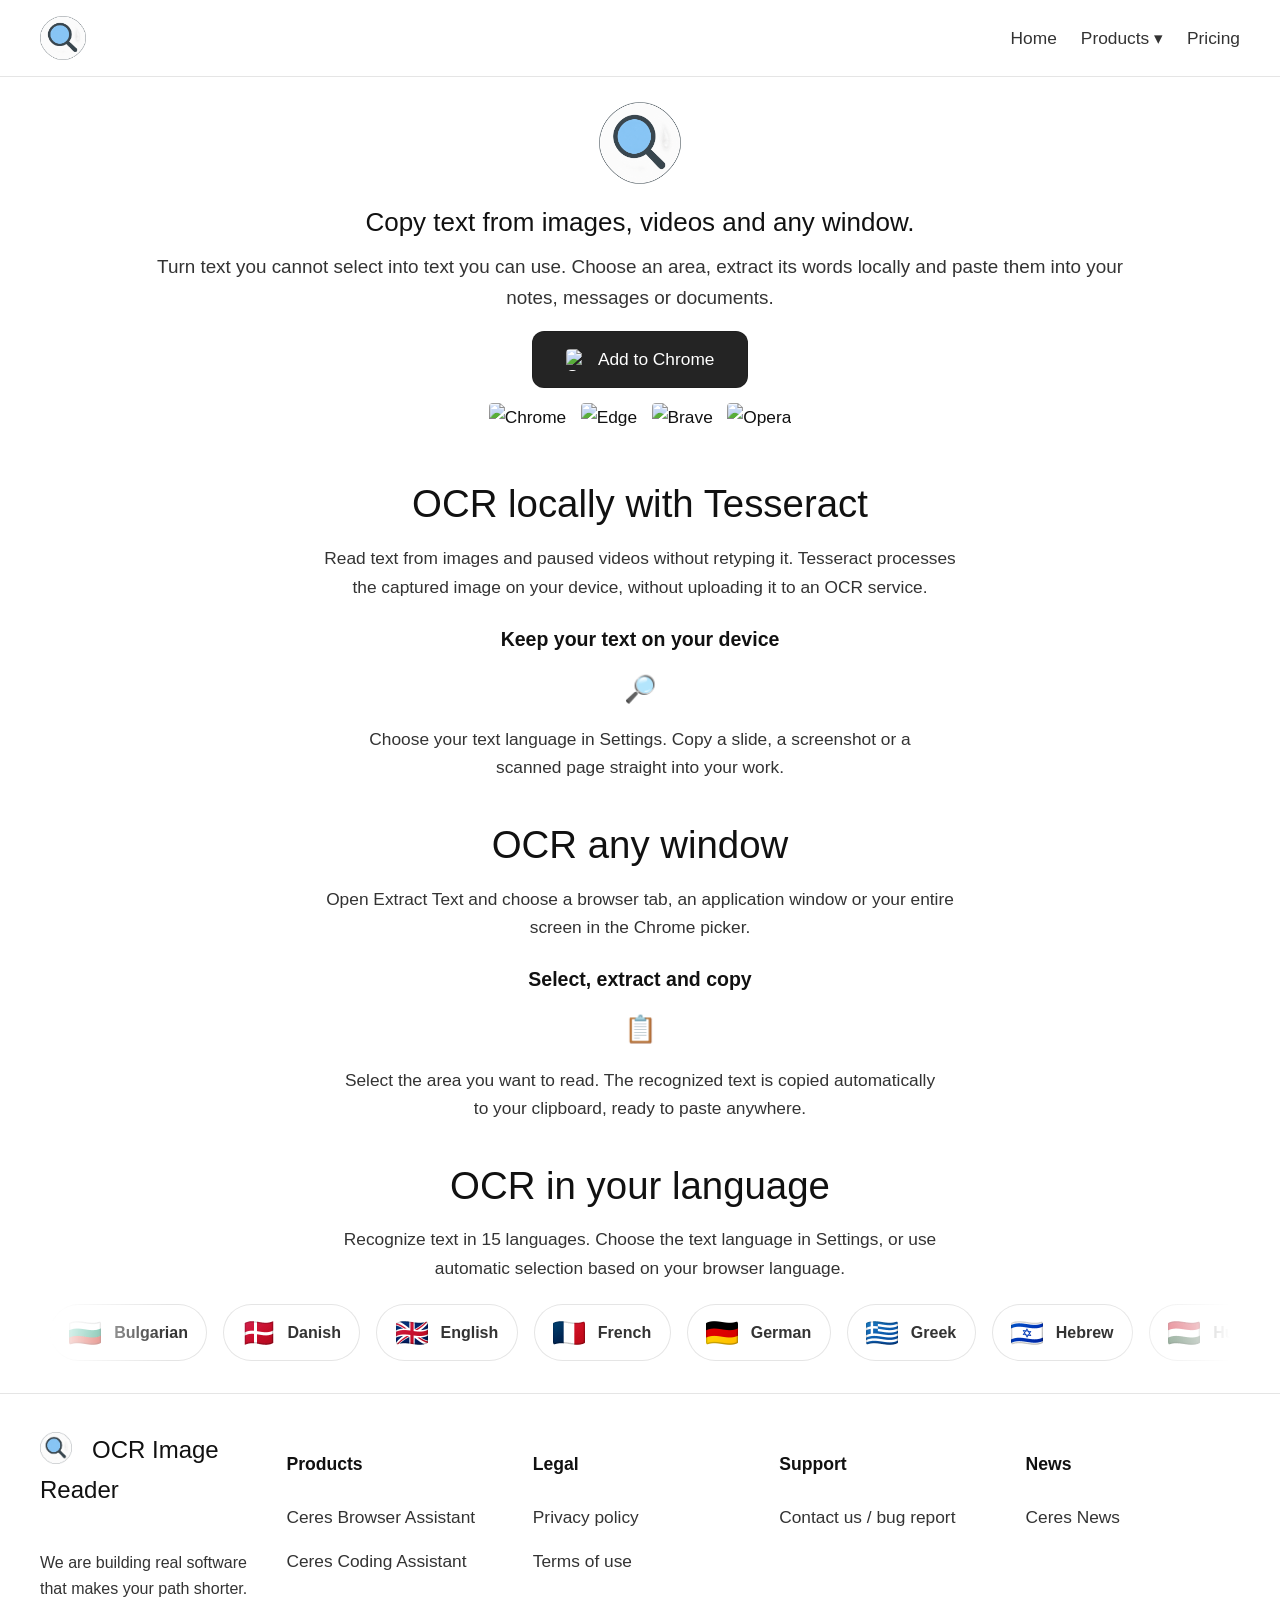
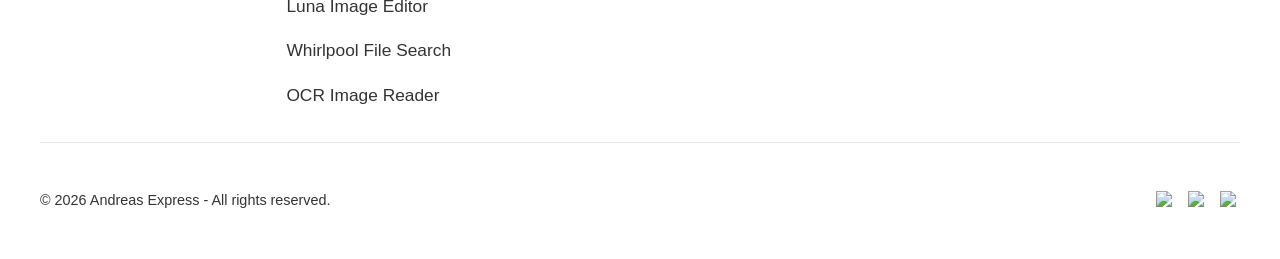
==== commit 89835b97: "Update OCR branding, Chrome install link and extension privacy policy" ====
--- a/index.html
+++ b/index.html
@@ -19,7 +19,7 @@
 	<div class="nav-content">
 		<div class="nav-left">
 			<a href="https://ceres-assistant.com/" class="nav-logo">
-				<img src="favicon-7.png" alt="Image Reader" title="Image Reader" class="hero-logo-small">
+				<img src="favicon-7.png" alt="OCR Image Reader" title="OCR Image Reader" class="hero-logo-small">
 			</a>
 		</div>
 
@@ -31,7 +31,7 @@
 <a href="https://ceres-assistant.com/ceres-ide/"><strong>Ceres Coding Assistant</strong></a>
 <a href="https://libandreas.github.io/luna-crop/"><strong>Luna Image Editor</strong></a>
 <a href="https://libandreas.github.io/whirlpool/"><strong>Whirlpool File Search</strong></a>
-<a href="./"><strong>Image Reader</strong></a>
+<a href="./"><strong>OCR Image Reader</strong></a>
 </div>
 			<a target="_blank" rel="noopener noreferrer" href="https://andreaspa.gumroad.com/l/ocr-image-reader/" class="nav-link">Pricing</a>
 
@@ -47,7 +47,7 @@
 <h1 class="product-intro-simple-title">Copy text from images, videos and any window.</h1>
 <p class="product-intro-simple-description">Turn text you cannot select into text you can use. Choose an area, extract its words locally and paste them into your notes, messages or documents.</p>
 <div class="product-intro-simple-actions"><div class="product-install-options"><div class="product-install-option">
-<button type="button" class="pricing-cta" disabled><img src="https://www.google.com/chrome/static/images/chrome-logo-m100.svg" alt="Google Chrome"> Add to Chrome</button>
+<a class="pricing-cta" href="https://chromewebstore.google.com/detail/efdpbbahefidcplnbhgghgimfmfalhmd" target="_blank" rel="noopener noreferrer"><img src="https://www.google.com/chrome/static/images/chrome-logo-m100.svg" alt="Google Chrome"> Add to Chrome</a>
 <span class="download-with-icons product-intro-simple-platforms"><span class="download-icons"><span title="Chrome"><img src="https://www.google.com/chrome/static/images/chrome-logo-m100.svg" alt="Chrome" width="26" height="26"></span><span title="Edge"><img src="https://img.icons8.com/color/48/ms-edge-new.png" alt="Edge" width="26" height="26"></span><span title="Brave"><img src="https://cdn.simpleicons.org/brave/FB542B" alt="Brave" width="26" height="26"></span><span title="Opera"><img src="https://cdn.simpleicons.org/opera/FF1B2D" alt="Opera" width="26" height="26"></span></span></span>
 </div></div></div>
 </section>
@@ -128,7 +128,7 @@
     <div class="footer-content">
         <div class="footer-section">
             <div class="footer-logo">
-                <span class="star-emoji"><img style="width:32px;top:6px;position:relative;" src="favicon-7.png" alt="Image Reader"></span>&nbsp;&nbsp;&nbsp;Image Reader            </div>
+                <span class="star-emoji"><img style="width:32px;top:6px;position:relative;" src="favicon-7.png" alt="OCR Image Reader"></span>&nbsp;&nbsp;&nbsp;OCR Image Reader            </div>
             <p class="footer-tagline">We are building real software that makes your path shorter.</p>
         </div>
 
@@ -138,7 +138,7 @@
 <a href="https://ceres-assistant.com/ceres-ide/">Ceres Coding Assistant</a>
 <a href="https://libandreas.github.io/luna-crop/">Luna Image Editor</a>
 <a href="https://libandreas.github.io/whirlpool/">Whirlpool File Search</a>
-<a href="./">Image Reader</a>
+<a href="./">OCR Image Reader</a>
 </div>
 
         <div class="footer-section">
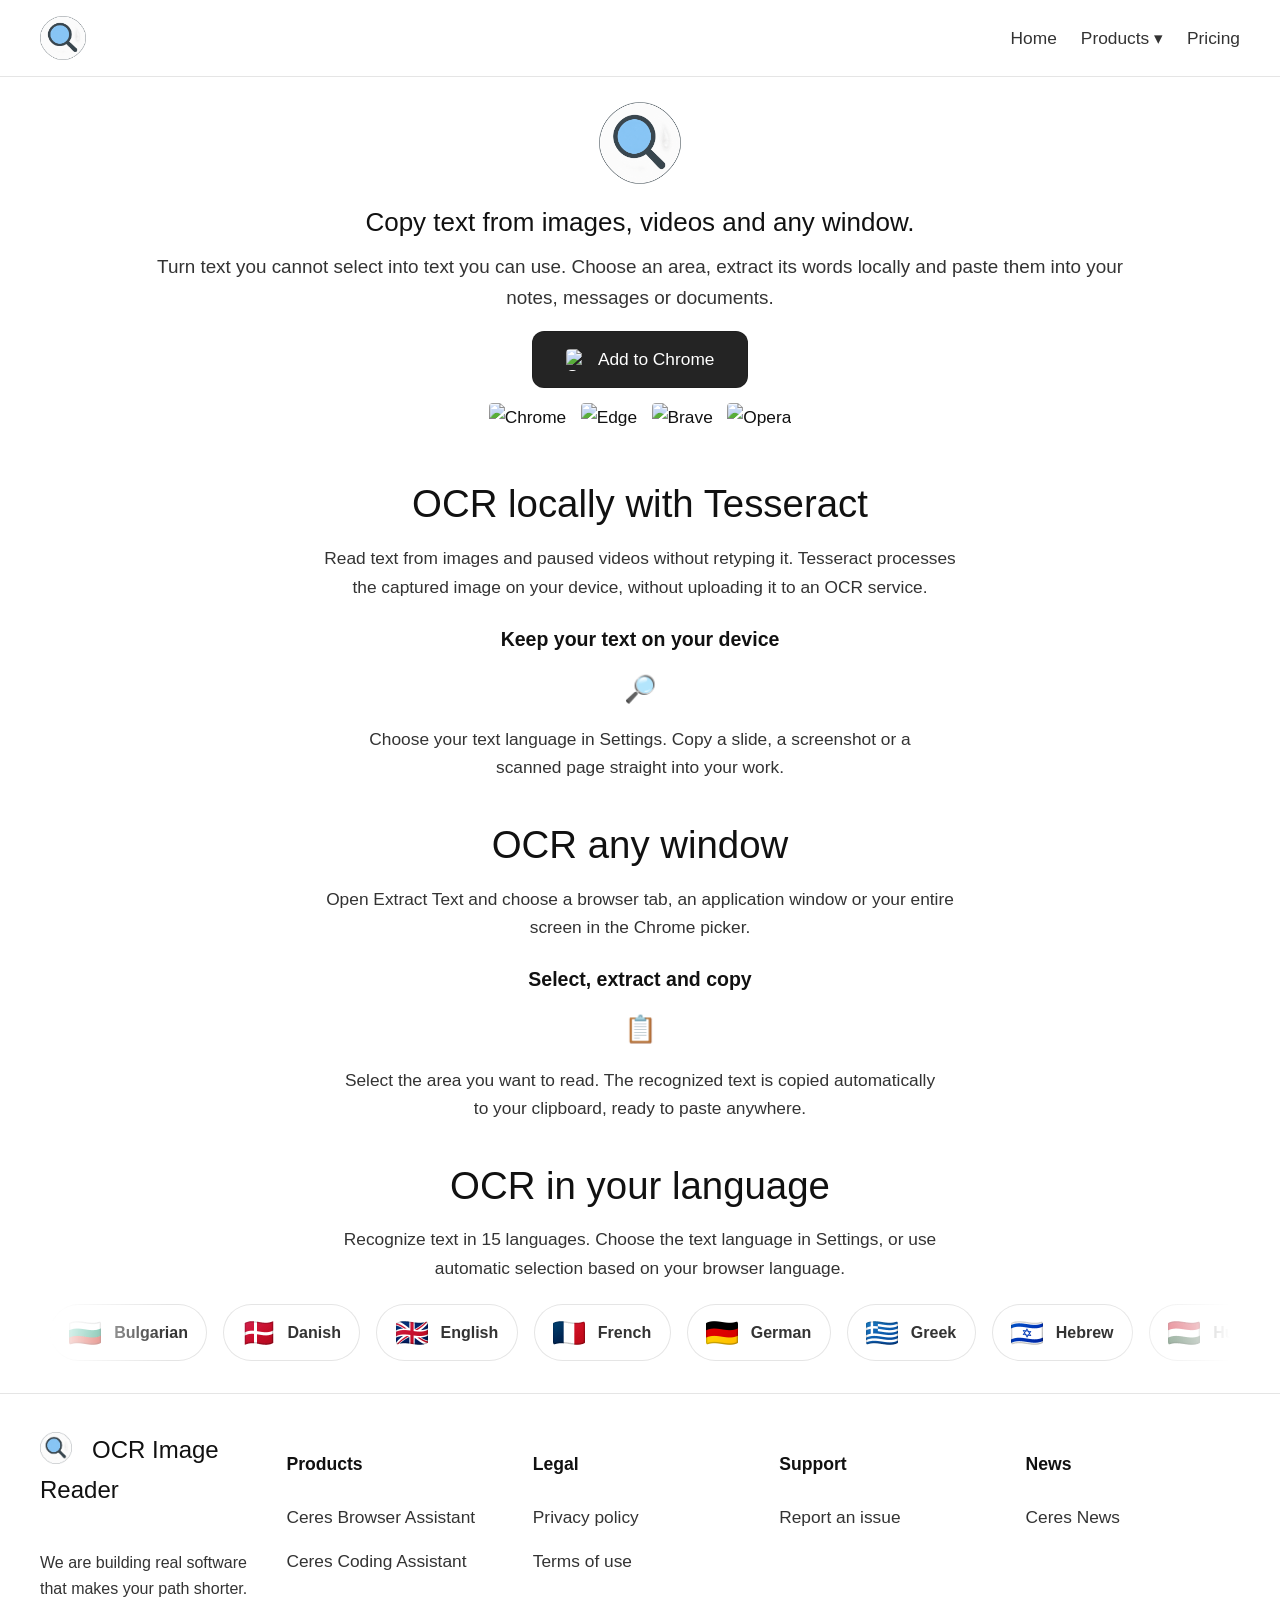
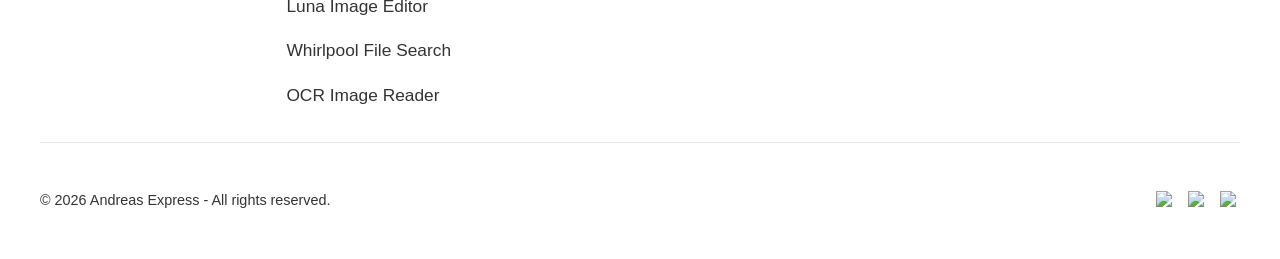
==== commit 907f811e: "Link OCR homepage bug reports to GitHub Issues" ====
--- a/index.html
+++ b/index.html
@@ -150,7 +150,7 @@
         <div class="footer-section">
             <h4>Support</h4>
 
-            <a href="https://ceres-assistant.com/web/contact.php">Contact us / bug report</a>
+            <a href="https://github.com/libandreas/image-reader-ocr/issues">Report an issue</a>
         </div>
 
         <div class="footer-section">
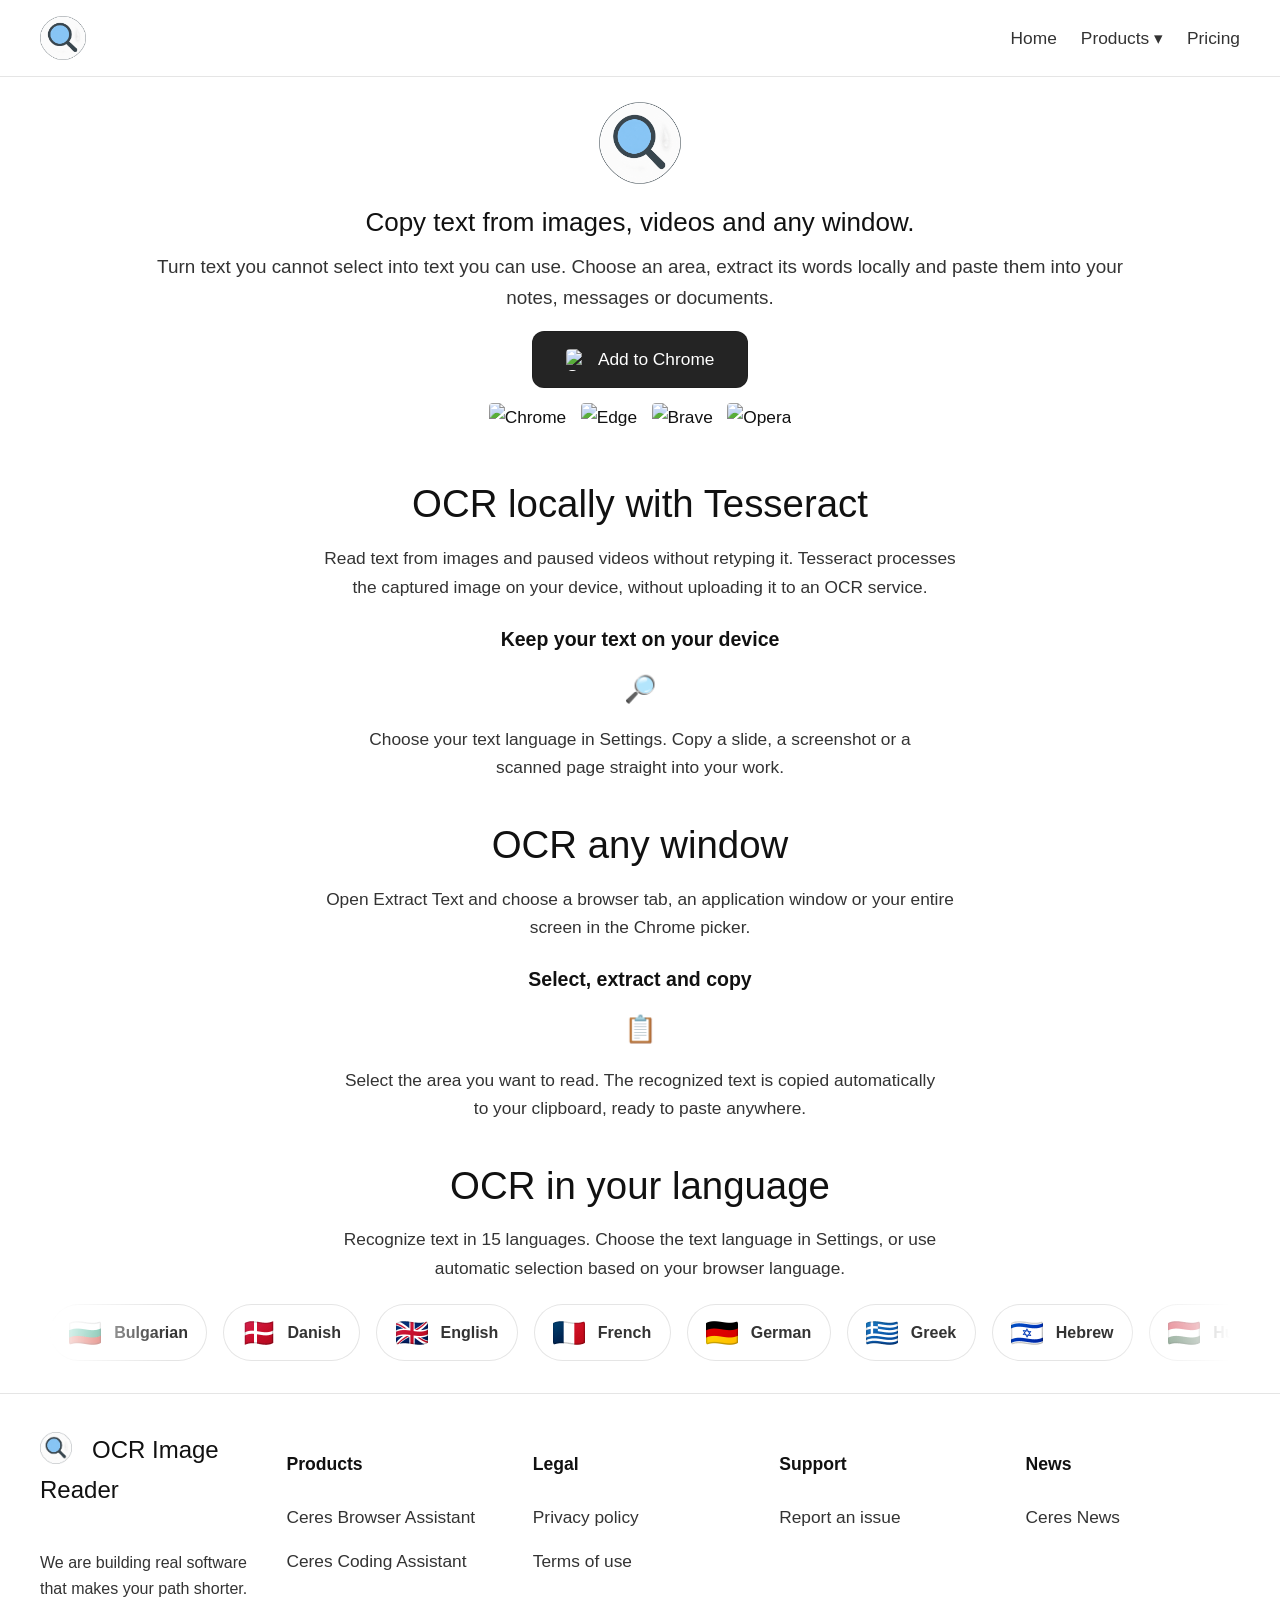
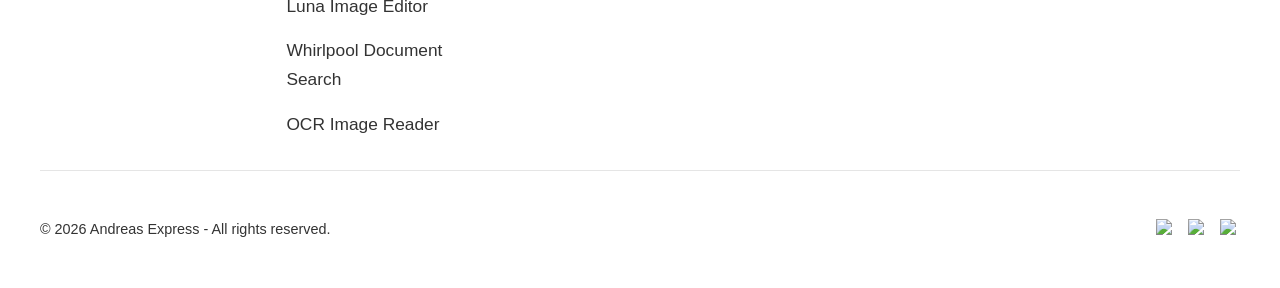
==== commit a19088c0: "Use Whirlpool Document Search in the navigation" ====
--- a/index.html
+++ b/index.html
@@ -30,7 +30,7 @@
 <a href="https://ceres-assistant.com/ceres-browser/"><strong>Ceres Browser Assistant</strong></a>
 <a href="https://ceres-assistant.com/ceres-ide/"><strong>Ceres Coding Assistant</strong></a>
 <a href="https://libandreas.github.io/luna-crop/"><strong>Luna Image Editor</strong></a>
-<a href="https://libandreas.github.io/whirlpool/"><strong>Whirlpool File Search</strong></a>
+<a href="https://libandreas.github.io/whirlpool/"><strong>Whirlpool Document Search</strong></a>
 <a href="./"><strong>OCR Image Reader</strong></a>
 </div>
 			<a target="_blank" rel="noopener noreferrer" href="https://andreaspa.gumroad.com/l/ocr-image-reader/" class="nav-link">Pricing</a>
@@ -137,7 +137,7 @@
 <a href="https://ceres-assistant.com/ceres-browser/">Ceres Browser Assistant</a>
 <a href="https://ceres-assistant.com/ceres-ide/">Ceres Coding Assistant</a>
 <a href="https://libandreas.github.io/luna-crop/">Luna Image Editor</a>
-<a href="https://libandreas.github.io/whirlpool/">Whirlpool File Search</a>
+<a href="https://libandreas.github.io/whirlpool/">Whirlpool Document Search</a>
 <a href="./">OCR Image Reader</a>
 </div>
 
